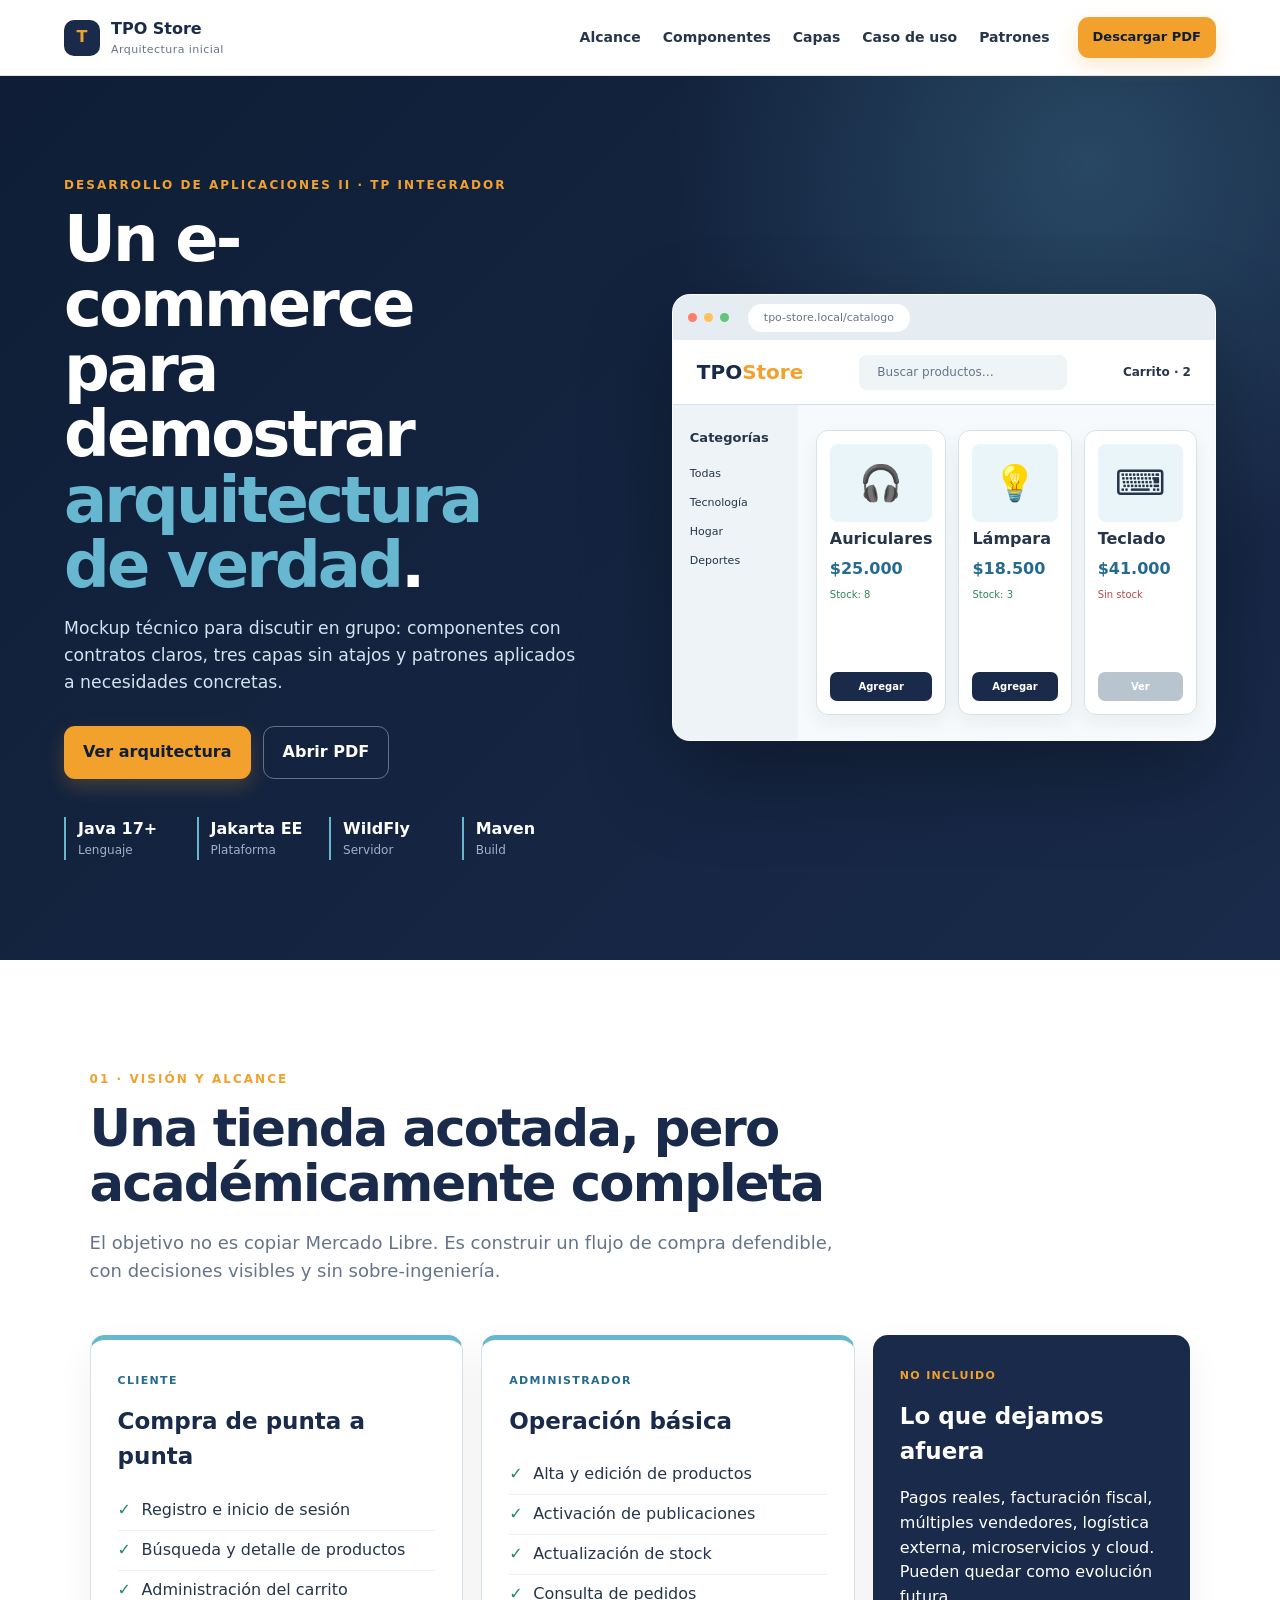
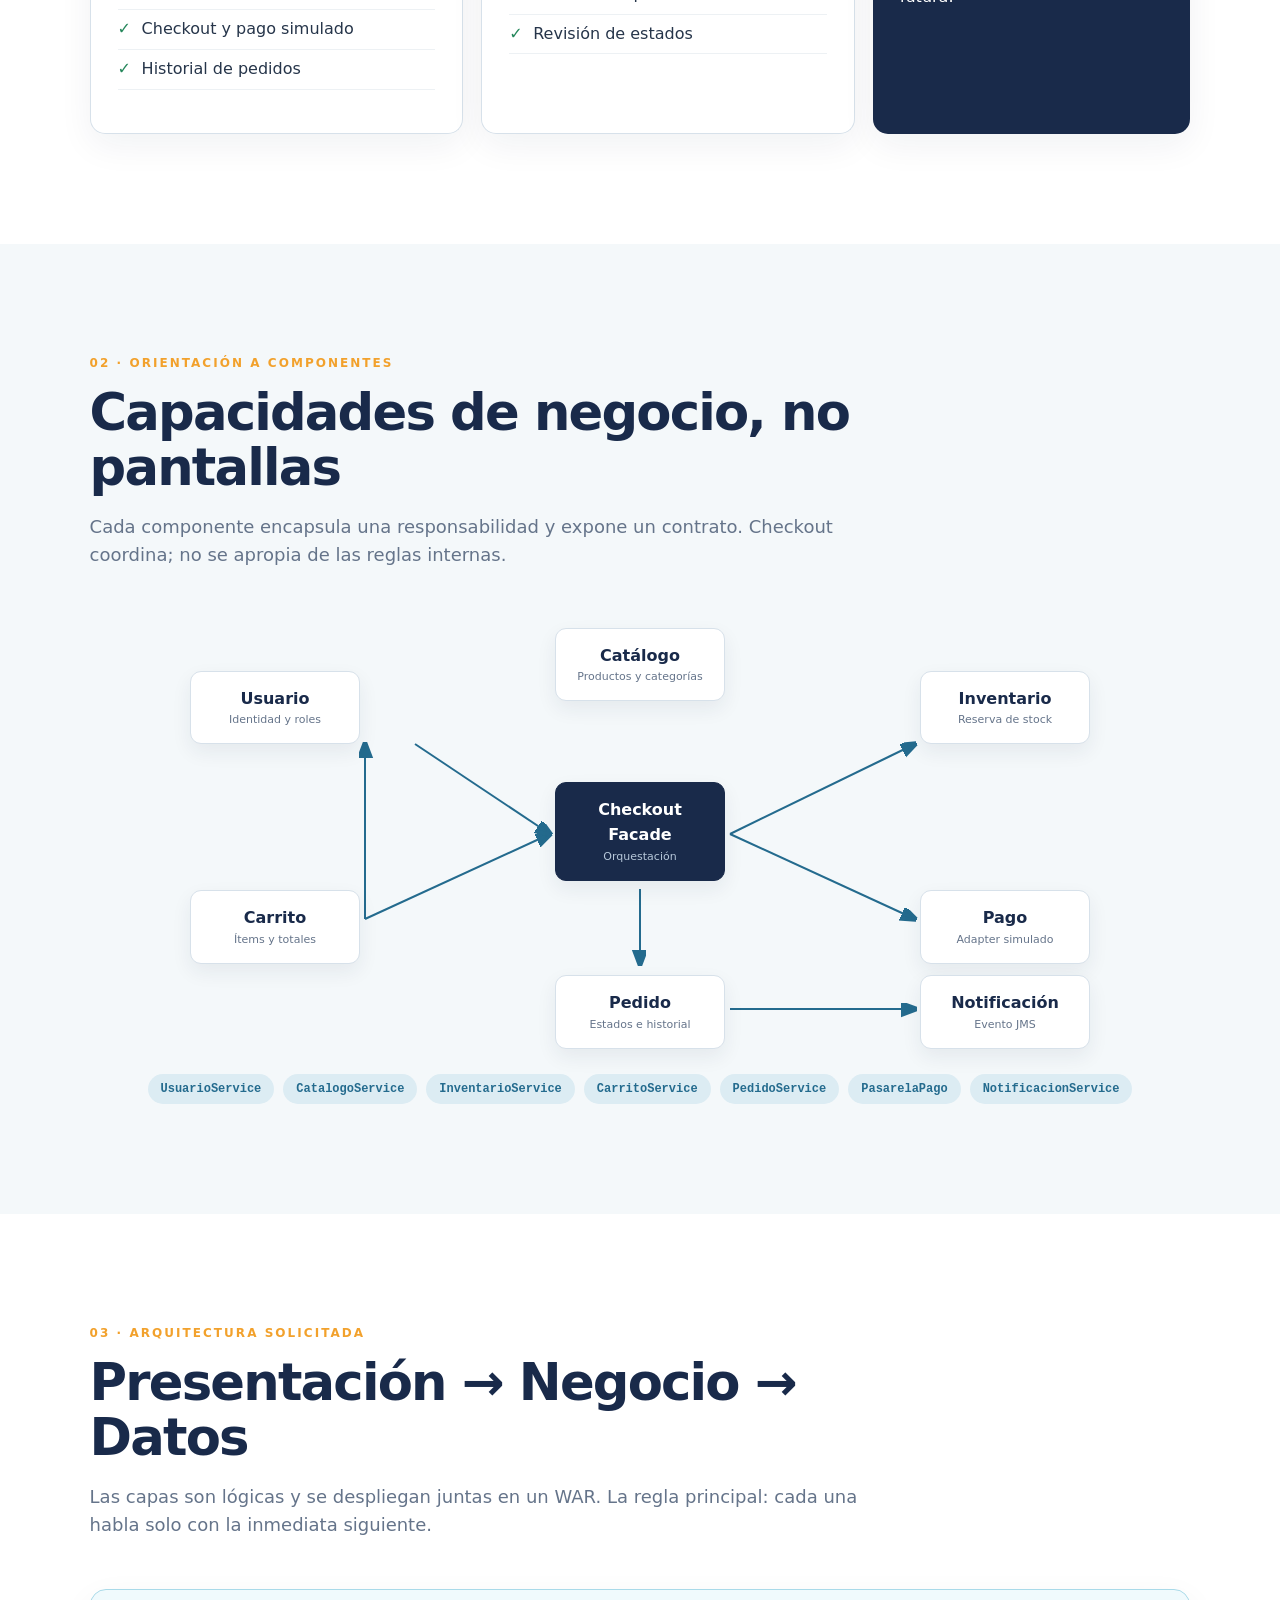
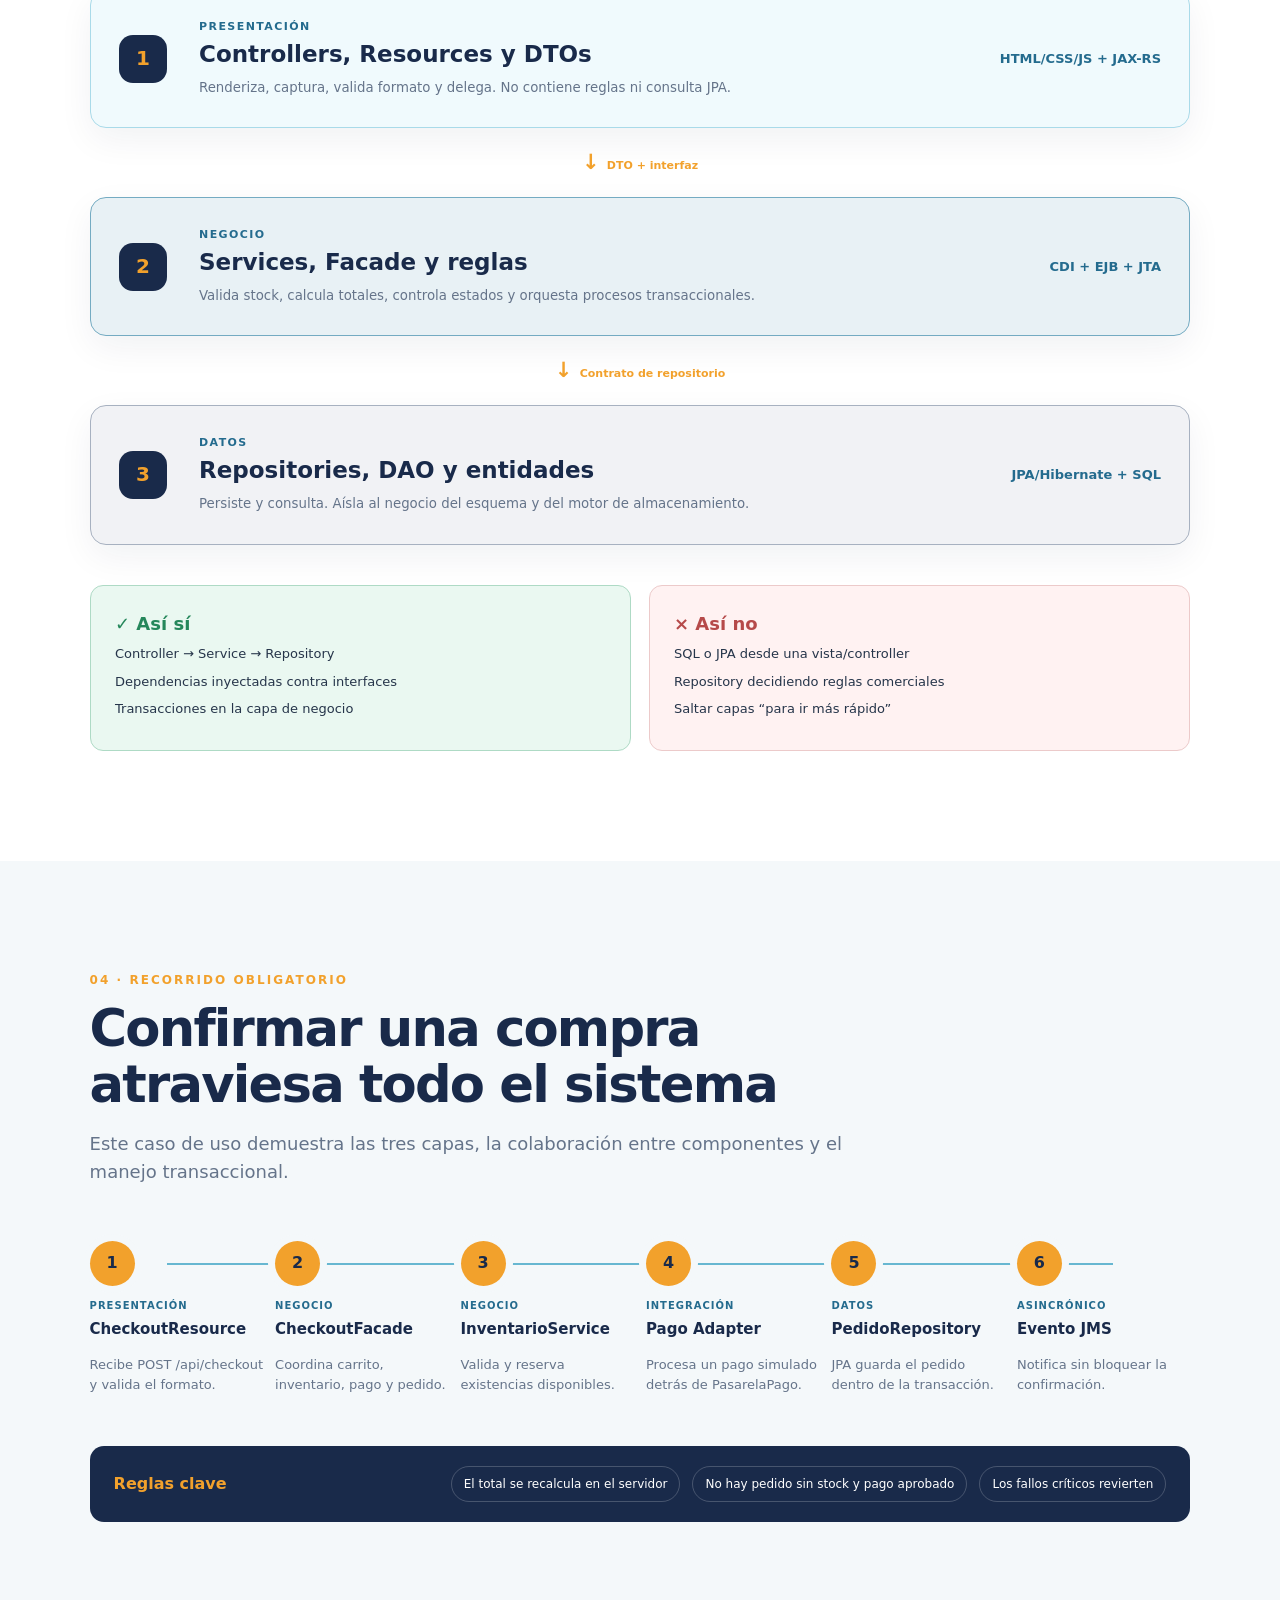
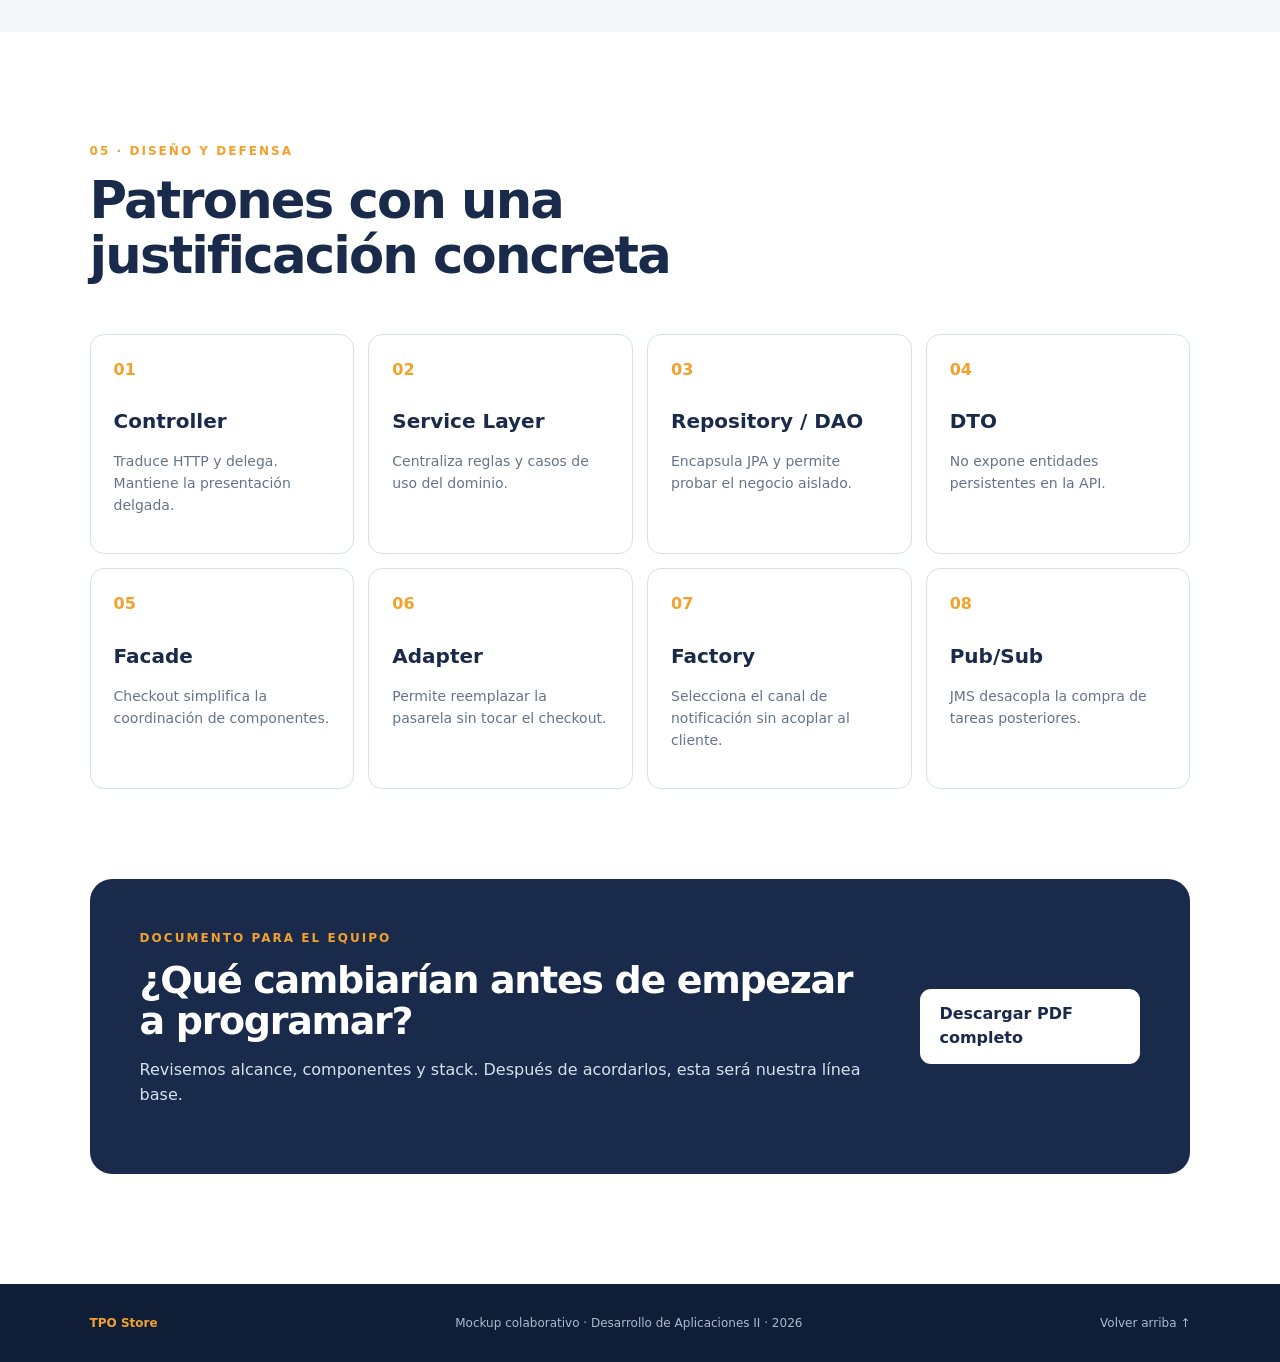
==== mockup-web/index.html @ 661458bc "feat: preparar checkpoint 1 del ecommerce" ====
<!doctype html>
<html lang="es">
<head>
  <meta charset="utf-8">
  <meta name="viewport" content="width=device-width, initial-scale=1">
  <meta name="description" content="Mockup colaborativo del TP Integrador de Desarrollo de Aplicaciones II: un e-commerce orientado a componentes y organizado en capas.">
  <title>TPO Store · Mockup del TP Integrador</title>
  <link rel="stylesheet" href="styles.css">
</head>
<body>
  <header class="topbar">
    <a class="brand" href="#inicio" aria-label="Volver al inicio">
      <span class="brand-mark">T</span>
      <span>TPO Store <small>Arquitectura inicial</small></span>
    </a>
    <button class="menu" type="button" aria-label="Abrir navegación" aria-expanded="false">☰</button>
    <nav aria-label="Navegación principal">
      <a href="#alcance">Alcance</a>
      <a href="#componentes">Componentes</a>
      <a href="#capas">Capas</a>
      <a href="#flujo">Caso de uso</a>
      <a href="#patrones">Patrones</a>
    </nav>
    <a class="button small desktop-download" href="TP_Primera_Parte_Ecommerce.pdf" download>Descargar PDF</a>
  </header>

  <main>
    <section class="hero" id="inicio">
      <div class="hero-copy reveal">
        <p class="eyebrow">Desarrollo de Aplicaciones II · TP Integrador</p>
        <h1>Un e-commerce para demostrar <em>arquitectura de verdad</em>.</h1>
        <p class="lead">Mockup técnico para discutir en grupo: componentes con contratos claros, tres capas sin atajos y patrones aplicados a necesidades concretas.</p>
        <div class="actions">
          <a class="button" href="#capas">Ver arquitectura</a>
          <a class="button ghost" href="TP_Primera_Parte_Ecommerce.pdf" target="_blank">Abrir PDF</a>
        </div>
        <ul class="hero-facts" aria-label="Tecnologías principales">
          <li><strong>Java 17+</strong><span>Lenguaje</span></li>
          <li><strong>Jakarta EE</strong><span>Plataforma</span></li>
          <li><strong>WildFly</strong><span>Servidor</span></li>
          <li><strong>Maven</strong><span>Build</span></li>
        </ul>
      </div>

      <div class="browser reveal delay" aria-label="Vista conceptual del catálogo">
        <div class="browser-bar"><i></i><i></i><i></i><span>tpo-store.local/catalogo</span></div>
        <div class="store-head"><b>TPO<span>Store</span></b><span>Buscar productos…</span><strong>Carrito · 2</strong></div>
        <div class="store-body">
          <aside><b>Categorías</b><span>Todas</span><span>Tecnología</span><span>Hogar</span><span>Deportes</span></aside>
          <div class="products">
            <div class="product"><i>🎧</i><b>Auriculares</b><span>$25.000</span><small>Stock: 8</small><button>Agregar</button></div>
            <div class="product"><i>💡</i><b>Lámpara</b><span>$18.500</span><small>Stock: 3</small><button>Agregar</button></div>
            <div class="product"><i>⌨</i><b>Teclado</b><span>$41.000</span><small class="off">Sin stock</small><button disabled>Ver</button></div>
          </div>
        </div>
      </div>
    </section>

    <section class="section" id="alcance">
      <div class="section-heading reveal">
        <p class="eyebrow">01 · Visión y alcance</p>
        <h2>Una tienda acotada, pero académicamente completa</h2>
        <p>El objetivo no es copiar Mercado Libre. Es construir un flujo de compra defendible, con decisiones visibles y sin sobre-ingeniería.</p>
      </div>
      <div class="scope-grid">
        <article class="panel reveal">
          <span class="panel-number">Cliente</span>
          <h3>Compra de punta a punta</h3>
          <ul class="check-list">
            <li>Registro e inicio de sesión</li><li>Búsqueda y detalle de productos</li><li>Administración del carrito</li><li>Checkout y pago simulado</li><li>Historial de pedidos</li>
          </ul>
        </article>
        <article class="panel reveal delay">
          <span class="panel-number">Administrador</span>
          <h3>Operación básica</h3>
          <ul class="check-list">
            <li>Alta y edición de productos</li><li>Activación de publicaciones</li><li>Actualización de stock</li><li>Consulta de pedidos</li><li>Revisión de estados</li>
          </ul>
        </article>
        <article class="panel dark reveal">
          <span class="panel-number">No incluido</span>
          <h3>Lo que dejamos afuera</h3>
          <p>Pagos reales, facturación fiscal, múltiples vendedores, logística externa, microservicios y cloud. Pueden quedar como evolución futura.</p>
        </article>
      </div>
    </section>

    <section class="section alt" id="componentes">
      <div class="section-heading reveal">
        <p class="eyebrow">02 · Orientación a componentes</p>
        <h2>Capacidades de negocio, no pantallas</h2>
        <p>Cada componente encapsula una responsabilidad y expone un contrato. Checkout coordina; no se apropia de las reglas internas.</p>
      </div>
      <div class="component-map reveal" aria-label="Mapa de componentes">
        <div class="component c-user"><b>Usuario</b><span>Identidad y roles</span></div>
        <div class="component c-catalog"><b>Catálogo</b><span>Productos y categorías</span></div>
        <div class="component c-stock"><b>Inventario</b><span>Reserva de stock</span></div>
        <div class="component c-cart"><b>Carrito</b><span>Ítems y totales</span></div>
        <div class="component core"><b>Checkout Facade</b><span>Orquestación</span></div>
        <div class="component c-payment"><b>Pago</b><span>Adapter simulado</span></div>
        <div class="component c-order"><b>Pedido</b><span>Estados e historial</span></div>
        <div class="component c-notify"><b>Notificación</b><span>Evento JMS</span></div>
        <svg viewBox="0 0 1000 430" preserveAspectRatio="none" aria-hidden="true">
          <defs><marker id="arrow" markerWidth="8" markerHeight="8" refX="7" refY="3" orient="auto"><path d="M0,0 L0,6 L8,3 z"/></marker></defs>
          <path d="M225 300 L410 215"/><path d="M590 215 L775 125"/><path d="M590 215 L775 300"/><path d="M500 270 L500 345"/><path d="M590 390 L775 390"/><path d="M225 300 L225 125"/><path d="M275 125 L410 215"/>
        </svg>
      </div>
      <div class="contracts reveal">
        <span>UsuarioService</span><span>CatalogoService</span><span>InventarioService</span><span>CarritoService</span><span>PedidoService</span><span>PasarelaPago</span><span>NotificacionService</span>
      </div>
    </section>

    <section class="section" id="capas">
      <div class="section-heading reveal">
        <p class="eyebrow">03 · Arquitectura solicitada</p>
        <h2>Presentación → Negocio → Datos</h2>
        <p>Las capas son lógicas y se despliegan juntas en un WAR. La regla principal: cada una habla solo con la inmediata siguiente.</p>
      </div>
      <div class="layers reveal">
        <article class="layer presentation">
          <span>1</span><div><p>Presentación</p><h3>Controllers, Resources y DTOs</h3><small>Renderiza, captura, valida formato y delega. No contiene reglas ni consulta JPA.</small></div><b>HTML/CSS/JS + JAX-RS</b>
        </article>
        <i class="down">DTO + interfaz</i>
        <article class="layer business">
          <span>2</span><div><p>Negocio</p><h3>Services, Facade y reglas</h3><small>Valida stock, calcula totales, controla estados y orquesta procesos transaccionales.</small></div><b>CDI + EJB + JTA</b>
        </article>
        <i class="down">Contrato de repositorio</i>
        <article class="layer data">
          <span>3</span><div><p>Datos</p><h3>Repositories, DAO y entidades</h3><small>Persiste y consulta. Aísla al negocio del esquema y del motor de almacenamiento.</small></div><b>JPA/Hibernate + SQL</b>
        </article>
      </div>
      <div class="rules reveal">
        <div><b>✓ Así sí</b><p>Controller → Service → Repository</p><p>Dependencias inyectadas contra interfaces</p><p>Transacciones en la capa de negocio</p></div>
        <div class="no"><b>× Así no</b><p>SQL o JPA desde una vista/controller</p><p>Repository decidiendo reglas comerciales</p><p>Saltar capas “para ir más rápido”</p></div>
      </div>
    </section>

    <section class="section alt" id="flujo">
      <div class="section-heading reveal">
        <p class="eyebrow">04 · Recorrido obligatorio</p>
        <h2>Confirmar una compra atraviesa todo el sistema</h2>
        <p>Este caso de uso demuestra las tres capas, la colaboración entre componentes y el manejo transaccional.</p>
      </div>
      <ol class="flow reveal">
        <li><span>Presentación</span><b>CheckoutResource</b><p>Recibe POST /api/checkout y valida el formato.</p></li>
        <li><span>Negocio</span><b>CheckoutFacade</b><p>Coordina carrito, inventario, pago y pedido.</p></li>
        <li><span>Negocio</span><b>InventarioService</b><p>Valida y reserva existencias disponibles.</p></li>
        <li><span>Integración</span><b>Pago Adapter</b><p>Procesa un pago simulado detrás de PasarelaPago.</p></li>
        <li><span>Datos</span><b>PedidoRepository</b><p>JPA guarda el pedido dentro de la transacción.</p></li>
        <li><span>Asincrónico</span><b>Evento JMS</b><p>Notifica sin bloquear la confirmación.</p></li>
      </ol>
      <div class="business-rules reveal"><b>Reglas clave</b><span>El total se recalcula en el servidor</span><span>No hay pedido sin stock y pago aprobado</span><span>Los fallos críticos revierten</span></div>
    </section>

    <section class="section" id="patrones">
      <div class="section-heading reveal">
        <p class="eyebrow">05 · Diseño y defensa</p>
        <h2>Patrones con una justificación concreta</h2>
      </div>
      <div class="pattern-grid">
        <article class="pattern reveal"><span>01</span><h3>Controller</h3><p>Traduce HTTP y delega. Mantiene la presentación delgada.</p></article>
        <article class="pattern reveal"><span>02</span><h3>Service Layer</h3><p>Centraliza reglas y casos de uso del dominio.</p></article>
        <article class="pattern reveal"><span>03</span><h3>Repository / DAO</h3><p>Encapsula JPA y permite probar el negocio aislado.</p></article>
        <article class="pattern reveal"><span>04</span><h3>DTO</h3><p>No expone entidades persistentes en la API.</p></article>
        <article class="pattern reveal"><span>05</span><h3>Facade</h3><p>Checkout simplifica la coordinación de componentes.</p></article>
        <article class="pattern reveal"><span>06</span><h3>Adapter</h3><p>Permite reemplazar la pasarela sin tocar el checkout.</p></article>
        <article class="pattern reveal"><span>07</span><h3>Factory</h3><p>Selecciona el canal de notificación sin acoplar al cliente.</p></article>
        <article class="pattern reveal"><span>08</span><h3>Pub/Sub</h3><p>JMS desacopla la compra de tareas posteriores.</p></article>
      </div>
      <div class="cta reveal">
        <div><p class="eyebrow">Documento para el equipo</p><h2>¿Qué cambiarían antes de empezar a programar?</h2><p>Revisemos alcance, componentes y stack. Después de acordarlos, esta será nuestra línea base.</p></div>
        <a class="button light" href="TP_Primera_Parte_Ecommerce.pdf" download>Descargar PDF completo</a>
      </div>
    </section>
  </main>

  <footer><b>TPO Store</b><span>Mockup colaborativo · Desarrollo de Aplicaciones II · 2026</span><a href="#inicio">Volver arriba ↑</a></footer>
  <script src="script.js"></script>
</body>
</html>
---- mockup-web/styles.css ----
:root{--navy:#192a4a;--navy2:#0f1e36;--blue:#246b8e;--sky:#67b7d1;--pale:#eaf5f9;--orange:#f2a12c;--ink:#26354a;--muted:#65748a;--line:#d7e1ea;--white:#fff;--shadow:0 24px 70px rgba(15,30,54,.13)}
*{box-sizing:border-box}html{scroll-behavior:smooth}body{margin:0;font-family:Inter,ui-sans-serif,system-ui,-apple-system,BlinkMacSystemFont,"Segoe UI",sans-serif;color:var(--ink);background:#fff;line-height:1.55}a{color:inherit;text-decoration:none}button{font:inherit}.topbar{height:76px;display:flex;align-items:center;gap:28px;padding:0 max(5vw,28px);position:sticky;top:0;z-index:30;background:rgba(255,255,255,.92);backdrop-filter:blur(16px);border-bottom:1px solid rgba(215,225,234,.8)}.brand{display:flex;align-items:center;gap:11px;font-weight:800;color:var(--navy);margin-right:auto}.brand small{display:block;color:var(--muted);font-weight:500;font-size:11px;letter-spacing:.04em}.brand-mark{display:grid;place-items:center;width:36px;height:36px;background:var(--navy);color:var(--orange);border-radius:10px}.topbar nav{display:flex;gap:22px;font-size:14px;font-weight:650}.topbar nav a:hover{color:var(--blue)}.menu{display:none;border:0;background:none;font-size:22px}.button{display:inline-flex;align-items:center;justify-content:center;background:var(--orange);color:var(--navy2);padding:13px 19px;border-radius:11px;font-weight:800;box-shadow:0 8px 20px rgba(242,161,44,.22);transition:.2s transform,.2s box-shadow}.button:hover{transform:translateY(-2px);box-shadow:0 12px 28px rgba(242,161,44,.3)}.button.small{font-size:13px;padding:10px 15px}.button.ghost{background:transparent;color:#fff;border:1px solid rgba(255,255,255,.35);box-shadow:none}.button.light{background:#fff;color:var(--navy);box-shadow:none}.hero{min-height:calc(100vh - 76px);padding:100px max(5vw,28px);display:grid;grid-template-columns:1fr 1.05fr;gap:7vw;align-items:center;background:radial-gradient(circle at 85% 10%,rgba(103,183,209,.24),transparent 31%),linear-gradient(135deg,var(--navy2),var(--navy));color:#fff;overflow:hidden}.eyebrow{text-transform:uppercase;letter-spacing:.17em;font-size:12px;color:var(--orange);font-weight:850;margin:0 0 12px}.hero h1{font-size:clamp(42px,5vw,76px);line-height:1.02;letter-spacing:-.045em;margin:0;max-width:770px}.hero h1 em{font-style:normal;color:var(--sky)}.lead{font-size:clamp(17px,1.35vw,21px);color:#d6e2ef;max-width:680px}.actions{display:flex;gap:12px;margin:30px 0 38px}.hero-facts{display:grid;grid-template-columns:repeat(4,1fr);gap:12px;list-style:none;padding:0;margin:0;max-width:640px}.hero-facts li{border-left:2px solid var(--sky);padding-left:12px}.hero-facts strong,.hero-facts span{display:block}.hero-facts span{font-size:12px;color:#9eb2ca}.browser{background:#f7fafc;color:var(--ink);border:1px solid rgba(255,255,255,.4);border-radius:18px;overflow:hidden;box-shadow:0 34px 90px rgba(0,0,0,.32);transform:perspective(1000px) rotateY(-3deg)}.browser-bar{height:45px;background:#e5edf3;display:flex;align-items:center;gap:7px;padding:0 15px}.browser-bar i{width:9px;height:9px;border-radius:50%;background:#ff7d69}.browser-bar i:nth-child(2){background:#ffc05c}.browser-bar i:nth-child(3){background:#61c67a}.browser-bar span{font-size:11px;background:#fff;color:var(--muted);padding:5px 16px;border-radius:20px;margin-left:12px}.store-head{height:65px;background:#fff;display:flex;align-items:center;gap:20px;padding:0 24px;border-bottom:1px solid var(--line)}.store-head b{font-size:20px;color:var(--navy)}.store-head b span{color:var(--orange)}.store-head>span{margin:auto;background:#eff4f7;border-radius:8px;padding:8px 18px;color:var(--muted);font-size:12px;min-width:42%}.store-head strong{font-size:12px}.store-body{display:grid;grid-template-columns:125px 1fr;min-height:335px}.store-body aside{background:#edf3f6;padding:23px 17px;display:flex;flex-direction:column;gap:12px;font-size:11px}.store-body aside b{font-size:13px;margin-bottom:4px}.products{display:grid;grid-template-columns:repeat(3,1fr);gap:12px;padding:25px 18px}.product{background:#fff;border:1px solid var(--line);border-radius:12px;padding:13px;display:flex;flex-direction:column;gap:5px;box-shadow:0 8px 20px rgba(25,42,74,.06)}.product i{height:78px;display:grid;place-items:center;background:var(--pale);font-size:35px;border-radius:8px;font-style:normal}.product span{font-weight:800;color:var(--blue)}.product small{font-size:10px;color:#318657}.product small.off{color:#b64a4a}.product button{margin-top:auto;border:0;background:var(--navy);color:#fff;border-radius:7px;padding:7px;font-size:10px;font-weight:750}.product button:disabled{background:#b9c5ce}.section{padding:110px max(7vw,28px)}.section.alt{background:#f4f8fa}.section-heading{max-width:780px;margin-bottom:50px}.section-heading h2,.cta h2{font-size:clamp(32px,4vw,54px);line-height:1.08;letter-spacing:-.035em;color:var(--navy);margin:0 0 14px}.section-heading>p:last-child{color:var(--muted);font-size:18px}.scope-grid{display:grid;grid-template-columns:1fr 1fr .85fr;gap:18px}.panel{border:1px solid var(--line);border-top:5px solid var(--sky);border-radius:15px;padding:27px;background:#fff;box-shadow:0 12px 35px rgba(25,42,74,.06)}.panel.dark{background:var(--navy);color:#fff;border:0}.panel h3{font-size:23px;color:var(--navy);margin:12px 0}.panel.dark h3{color:#fff}.panel-number{font-size:11px;font-weight:850;text-transform:uppercase;letter-spacing:.12em;color:var(--blue)}.panel.dark .panel-number{color:var(--orange)}.check-list{list-style:none;padding:0}.check-list li{padding:7px 0 7px 24px;border-bottom:1px solid #edf1f4;position:relative}.check-list li:before{content:"✓";position:absolute;left:0;color:#25875b;font-weight:900}.component-map{max-width:1000px;height:430px;margin:auto;position:relative}.component{position:absolute;z-index:2;width:170px;padding:15px 13px;border-radius:11px;text-align:center;background:#fff;border:1px solid var(--line);box-shadow:0 8px 20px rgba(25,42,74,.07)}.component b,.component span{display:block}.component b{color:var(--navy)}.component span{font-size:11px;color:var(--muted)}.component.core{left:41.5%;top:38%;background:var(--navy);border-color:var(--navy)}.component.core b{color:#fff}.component.core span{color:#b7c8da}.c-user{left:5%;top:12%}.c-catalog{left:41.5%;top:2%}.c-stock{right:5%;top:12%}.c-cart{left:5%;top:63%}.c-payment{right:5%;top:63%}.c-order{left:41.5%;bottom:0}.c-notify{right:5%;bottom:0}.component-map svg{position:absolute;inset:0;width:100%;height:100%;z-index:1}.component-map path{fill:none;stroke:var(--blue);stroke-width:2;marker-end:url(#arrow)}.component-map marker path{fill:var(--blue)}.contracts{display:flex;gap:9px;justify-content:center;flex-wrap:wrap;margin-top:25px}.contracts span{background:#dcecf3;color:var(--blue);border-radius:100px;padding:8px 13px;font:700 12px ui-monospace,monospace}.layers{max-width:1100px;margin:auto}.layer{display:grid;grid-template-columns:60px 1fr auto;gap:20px;align-items:center;padding:28px;border-radius:16px;border:1px solid var(--line);box-shadow:0 12px 35px rgba(25,42,74,.06)}.layer>span{width:48px;height:48px;border-radius:14px;display:grid;place-items:center;background:var(--navy);color:var(--orange);font-weight:900;font-size:20px}.layer p{margin:0;text-transform:uppercase;letter-spacing:.13em;font-size:11px;color:var(--blue);font-weight:900}.layer h3{margin:2px 0;color:var(--navy);font-size:23px}.layer small{color:var(--muted)}.layer>b{font-size:13px;color:var(--blue)}.presentation{background:#f0fafd;border-color:#a9dae9}.business{background:#e8f1f5;border-color:#74abc2}.data{background:#f1f2f5;border-color:#a7b1c0}.down{display:block;text-align:center;color:var(--orange);font-style:normal;font-size:11px;font-weight:850;padding:18px}.down:before{content:"↓ ";font-size:21px}.rules{display:grid;grid-template-columns:1fr 1fr;gap:18px;max-width:1100px;margin:40px auto 0}.rules>div{padding:24px;border-radius:13px;background:#eaf8f1;border:1px solid #aedac5}.rules>div.no{background:#fff2f2;border-color:#eccaca}.rules b{font-size:18px;color:#25875b}.rules .no b{color:#b64a4a}.rules p{font-size:13px;margin:7px 0}.flow{list-style:none;counter-reset:flow;display:grid;grid-template-columns:repeat(6,1fr);gap:12px;padding:0;position:relative}.flow:before{content:"";position:absolute;left:7%;right:7%;top:27px;border-top:2px solid var(--sky)}.flow li{position:relative;padding-top:62px}.flow li:before{counter-increment:flow;content:counter(flow);position:absolute;top:5px;left:0;width:45px;height:45px;display:grid;place-items:center;border-radius:50%;background:var(--orange);color:var(--navy);font-weight:900;z-index:2;box-shadow:0 0 0 7px #f4f8fa}.flow span{display:block;color:var(--blue);text-transform:uppercase;letter-spacing:.1em;font-size:10px;font-weight:900}.flow b{display:block;color:var(--navy);font-size:15px;margin:5px 0}.flow p{font-size:13px;color:var(--muted)}.business-rules{display:flex;align-items:center;gap:12px;flex-wrap:wrap;margin-top:38px;padding:20px 24px;background:var(--navy);color:#fff;border-radius:14px}.business-rules b{color:var(--orange);margin-right:auto}.business-rules span{font-size:12px;padding:8px 12px;border:1px solid rgba(255,255,255,.2);border-radius:100px}.pattern-grid{display:grid;grid-template-columns:repeat(4,1fr);gap:14px}.pattern{border:1px solid var(--line);border-radius:14px;padding:23px;min-height:185px;transition:.2s transform,.2s box-shadow}.pattern:hover{transform:translateY(-4px);box-shadow:var(--shadow)}.pattern span{color:var(--orange);font-weight:900}.pattern h3{color:var(--navy);font-size:20px;margin:24px 0 7px}.pattern p{color:var(--muted);font-size:14px}.cta{margin-top:90px;background:var(--navy);border-radius:22px;padding:50px;display:flex;align-items:center;gap:50px;color:#d6e2ef}.cta h2{color:#fff;font-size:38px}.cta .button{margin-left:auto;min-width:220px}footer{display:flex;justify-content:space-between;gap:20px;padding:30px max(7vw,28px);background:var(--navy2);color:#aabbd0;font-size:12px}footer b{color:var(--orange)}.reveal{opacity:0;transform:translateY(20px);transition:.65s opacity,.65s transform}.reveal.visible{opacity:1;transform:none}.delay{transition-delay:.16s}
@media(max-width:980px){.topbar nav,.desktop-download{display:none}.menu{display:block}.topbar.open nav{display:flex;position:absolute;top:76px;left:0;right:0;background:#fff;padding:20px 5vw;flex-direction:column;box-shadow:var(--shadow)}.hero{grid-template-columns:1fr;padding-top:70px}.browser{transform:none}.scope-grid{grid-template-columns:1fr 1fr}.scope-grid .dark{grid-column:1/-1}.flow{grid-template-columns:repeat(3,1fr);row-gap:35px}.flow:before{display:none}.pattern-grid{grid-template-columns:repeat(2,1fr)}.component-map{transform:scale(.88);margin-inline:-5%}.layer{grid-template-columns:50px 1fr}.layer>b{grid-column:2}.cta{align-items:flex-start;flex-direction:column}.cta .button{margin:0}.hero-facts{grid-template-columns:repeat(2,1fr)}}
@media(max-width:640px){.topbar{height:68px}.hero{padding:60px 20px 75px}.hero h1{font-size:43px}.actions{flex-direction:column;align-items:stretch}.hero-facts{grid-template-columns:1fr 1fr}.browser{display:none}.section{padding:80px 20px}.scope-grid,.rules,.pattern-grid{grid-template-columns:1fr}.scope-grid .dark{grid-column:auto}.component-map{height:auto;display:grid;grid-template-columns:1fr 1fr;gap:10px;transform:none;margin:0}.component{position:static;width:auto}.component-map svg{display:none}.component.core{grid-column:1/-1;grid-row:3}.layer{padding:20px;grid-template-columns:42px 1fr;gap:12px}.layer>span{width:40px;height:40px}.layer h3{font-size:18px}.flow{grid-template-columns:1fr}.flow li{padding:0 0 0 62px;min-height:60px}.flow li:before{top:0}.business-rules{align-items:flex-start;flex-direction:column}.cta{padding:28px}.cta h2{font-size:30px}footer{flex-direction:column}.store-head,.store-body{display:none}}
@media(prefers-reduced-motion:reduce){html{scroll-behavior:auto}.reveal{opacity:1;transform:none;transition:none}}
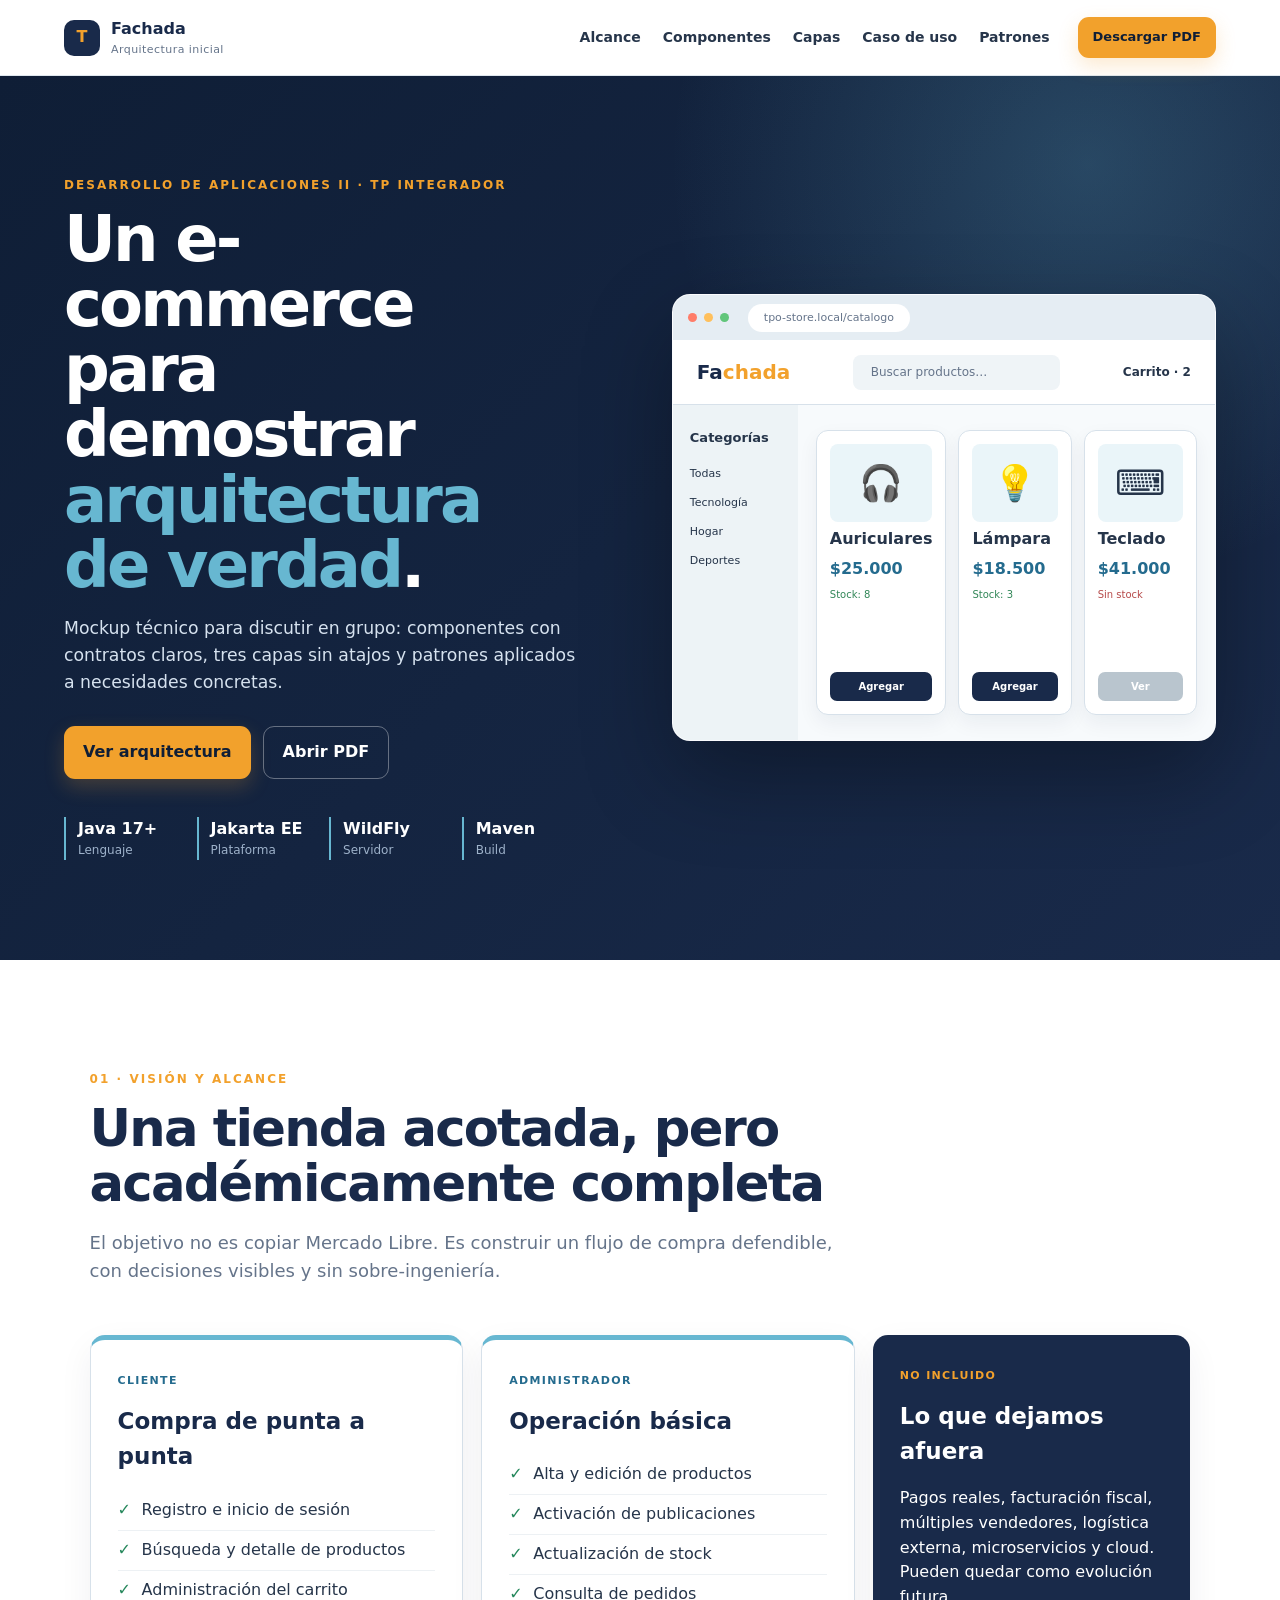
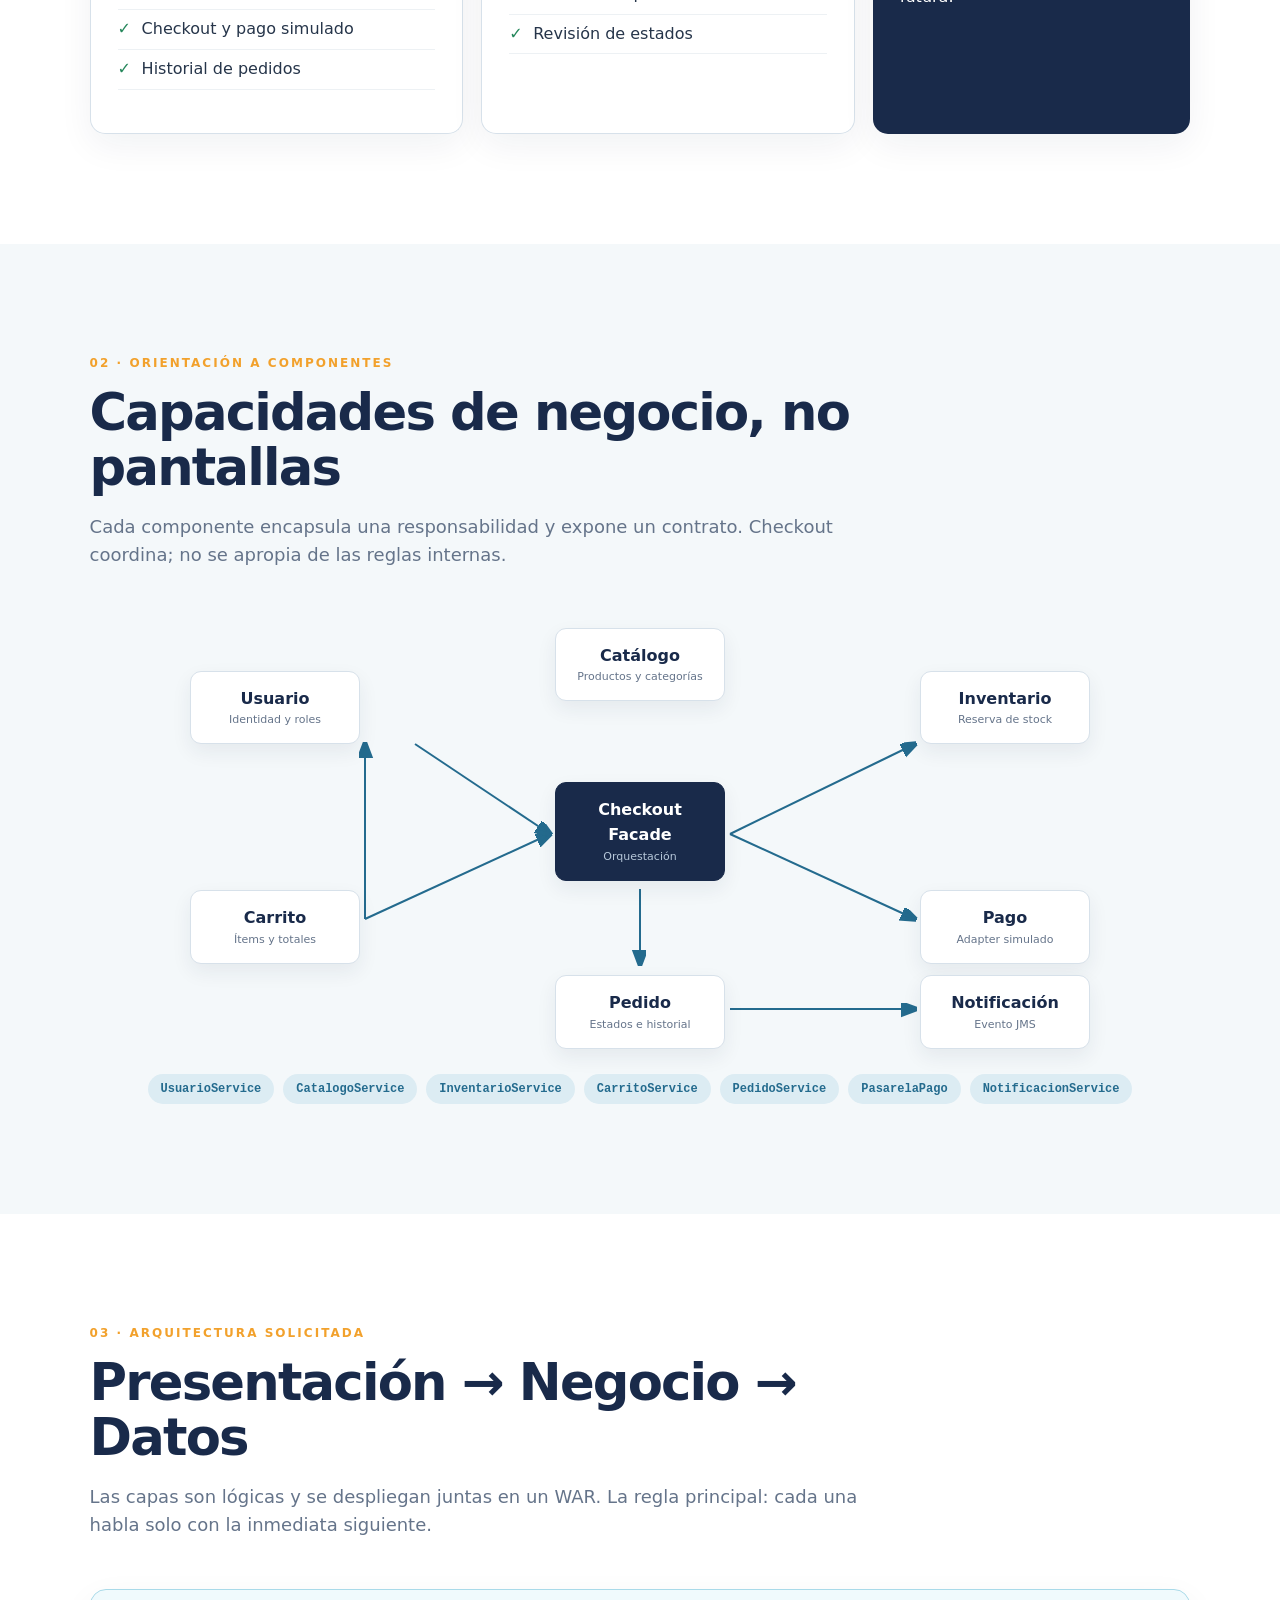
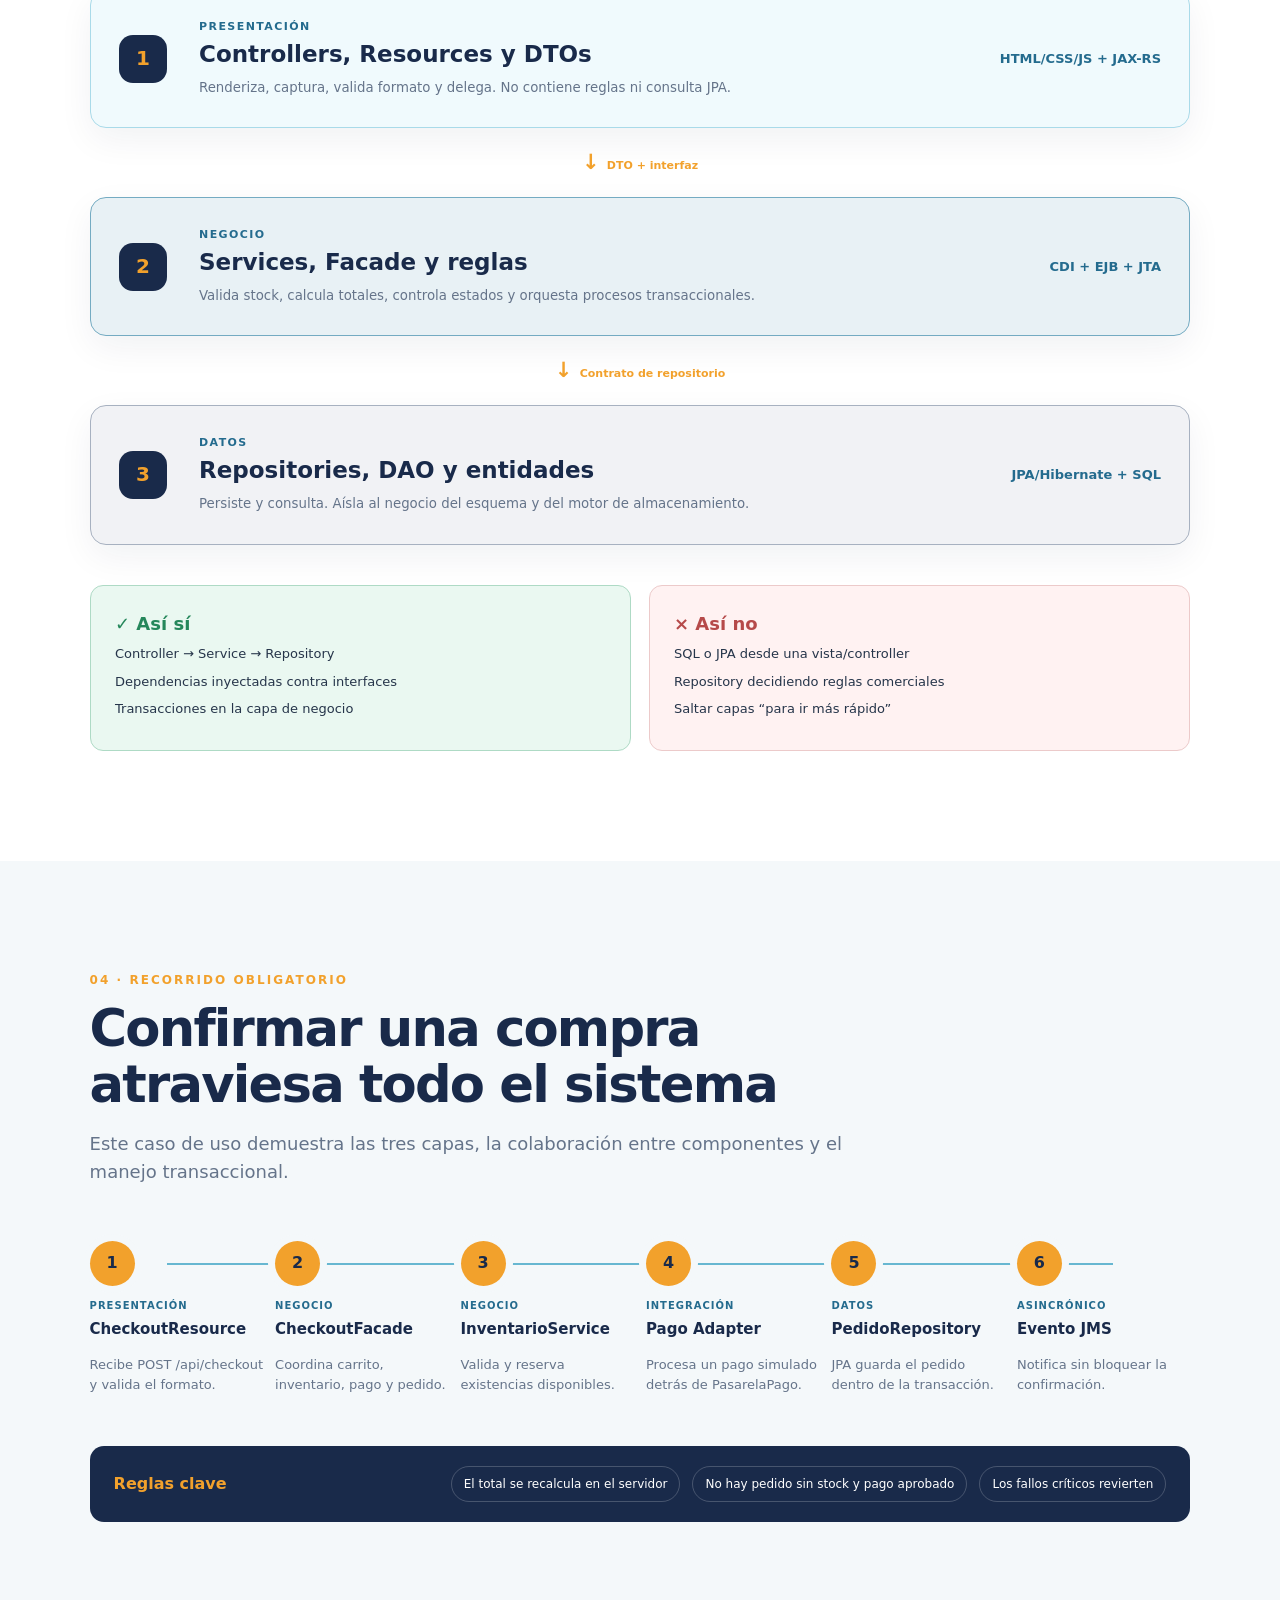
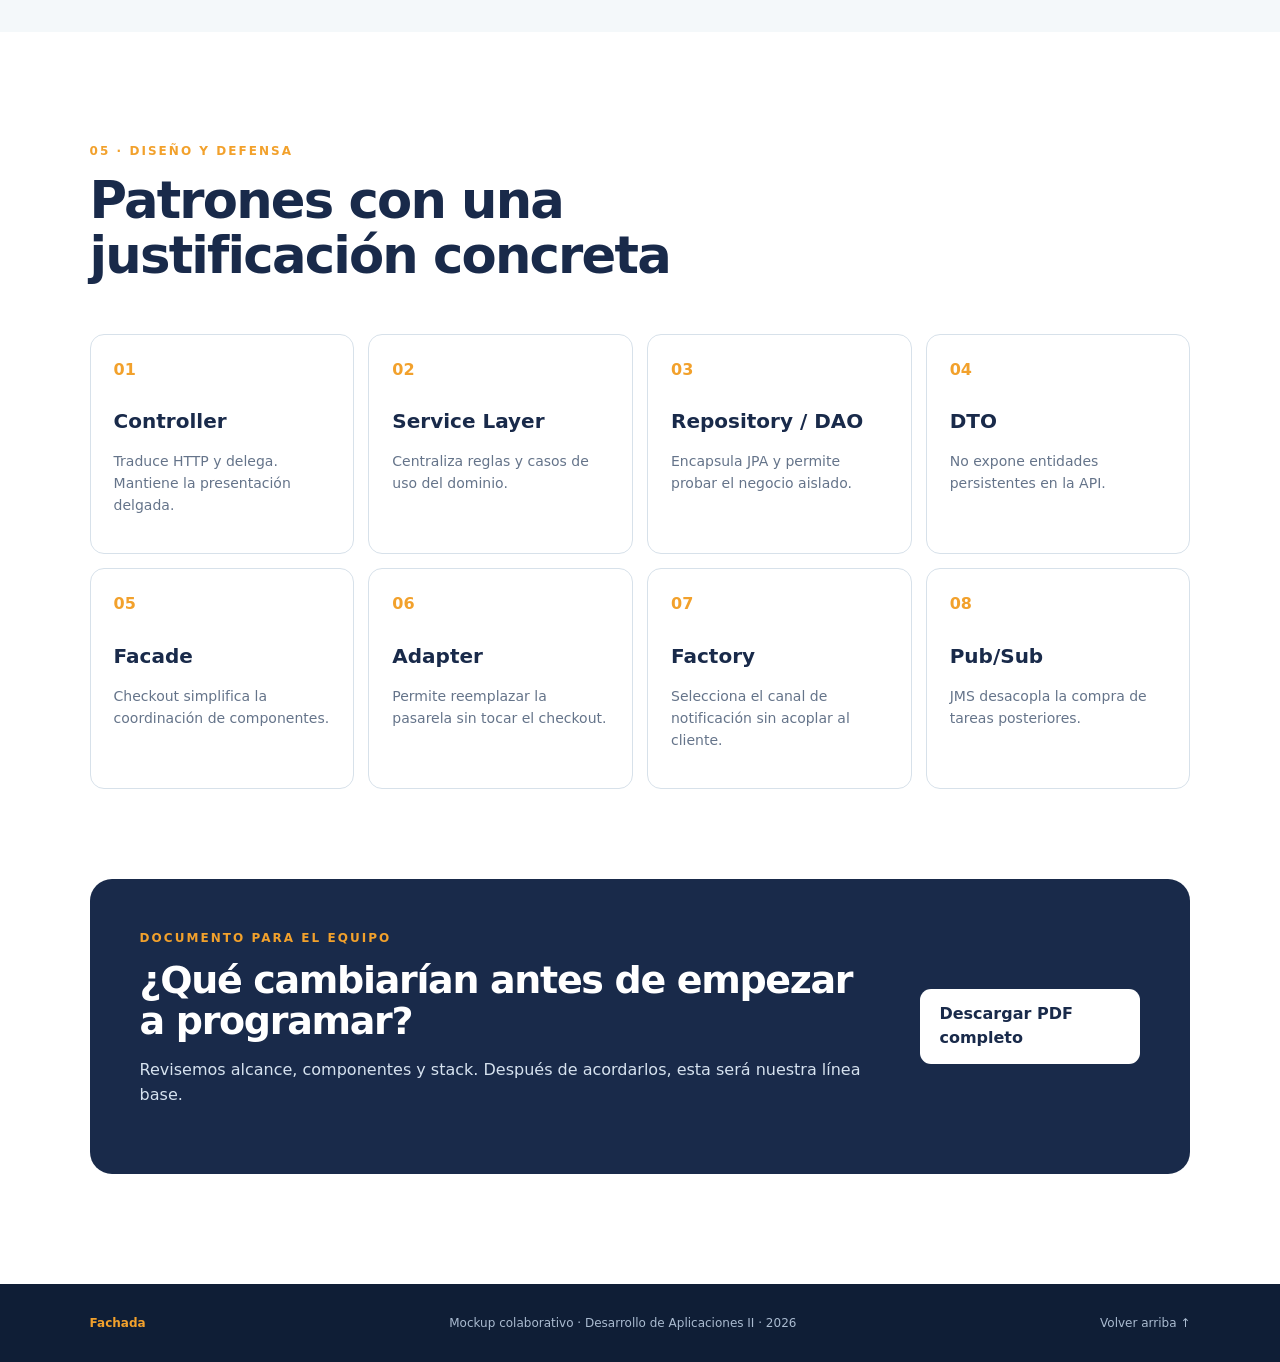
==== commit b486bf4a: "feat: renombrar la marca a Fachada y reescribir el README como producto La marca pasa de "TPO Store"" ====
--- a/mockup-web/index.html
+++ b/mockup-web/index.html
@@ -4,14 +4,14 @@
   <meta charset="utf-8">
   <meta name="viewport" content="width=device-width, initial-scale=1">
   <meta name="description" content="Mockup colaborativo del TP Integrador de Desarrollo de Aplicaciones II: un e-commerce orientado a componentes y organizado en capas.">
-  <title>TPO Store · Mockup del TP Integrador</title>
+  <title>Fachada · Mockup del TP Integrador</title>
   <link rel="stylesheet" href="styles.css">
 </head>
 <body>
   <header class="topbar">
     <a class="brand" href="#inicio" aria-label="Volver al inicio">
       <span class="brand-mark">T</span>
-      <span>TPO Store <small>Arquitectura inicial</small></span>
+      <span>Fachada <small>Arquitectura inicial</small></span>
     </a>
     <button class="menu" type="button" aria-label="Abrir navegación" aria-expanded="false">☰</button>
     <nav aria-label="Navegación principal">
@@ -44,7 +44,7 @@
 
       <div class="browser reveal delay" aria-label="Vista conceptual del catálogo">
         <div class="browser-bar"><i></i><i></i><i></i><span>tpo-store.local/catalogo</span></div>
-        <div class="store-head"><b>TPO<span>Store</span></b><span>Buscar productos…</span><strong>Carrito · 2</strong></div>
+        <div class="store-head"><b>Fa<span>chada</span></b><span>Buscar productos…</span><strong>Carrito · 2</strong></div>
         <div class="store-body">
           <aside><b>Categorías</b><span>Todas</span><span>Tecnología</span><span>Hogar</span><span>Deportes</span></aside>
           <div class="products">
@@ -174,7 +174,7 @@
     </section>
   </main>
 
-  <footer><b>TPO Store</b><span>Mockup colaborativo · Desarrollo de Aplicaciones II · 2026</span><a href="#inicio">Volver arriba ↑</a></footer>
+  <footer><b>Fachada</b><span>Mockup colaborativo · Desarrollo de Aplicaciones II · 2026</span><a href="#inicio">Volver arriba ↑</a></footer>
   <script src="script.js"></script>
 </body>
 </html>
